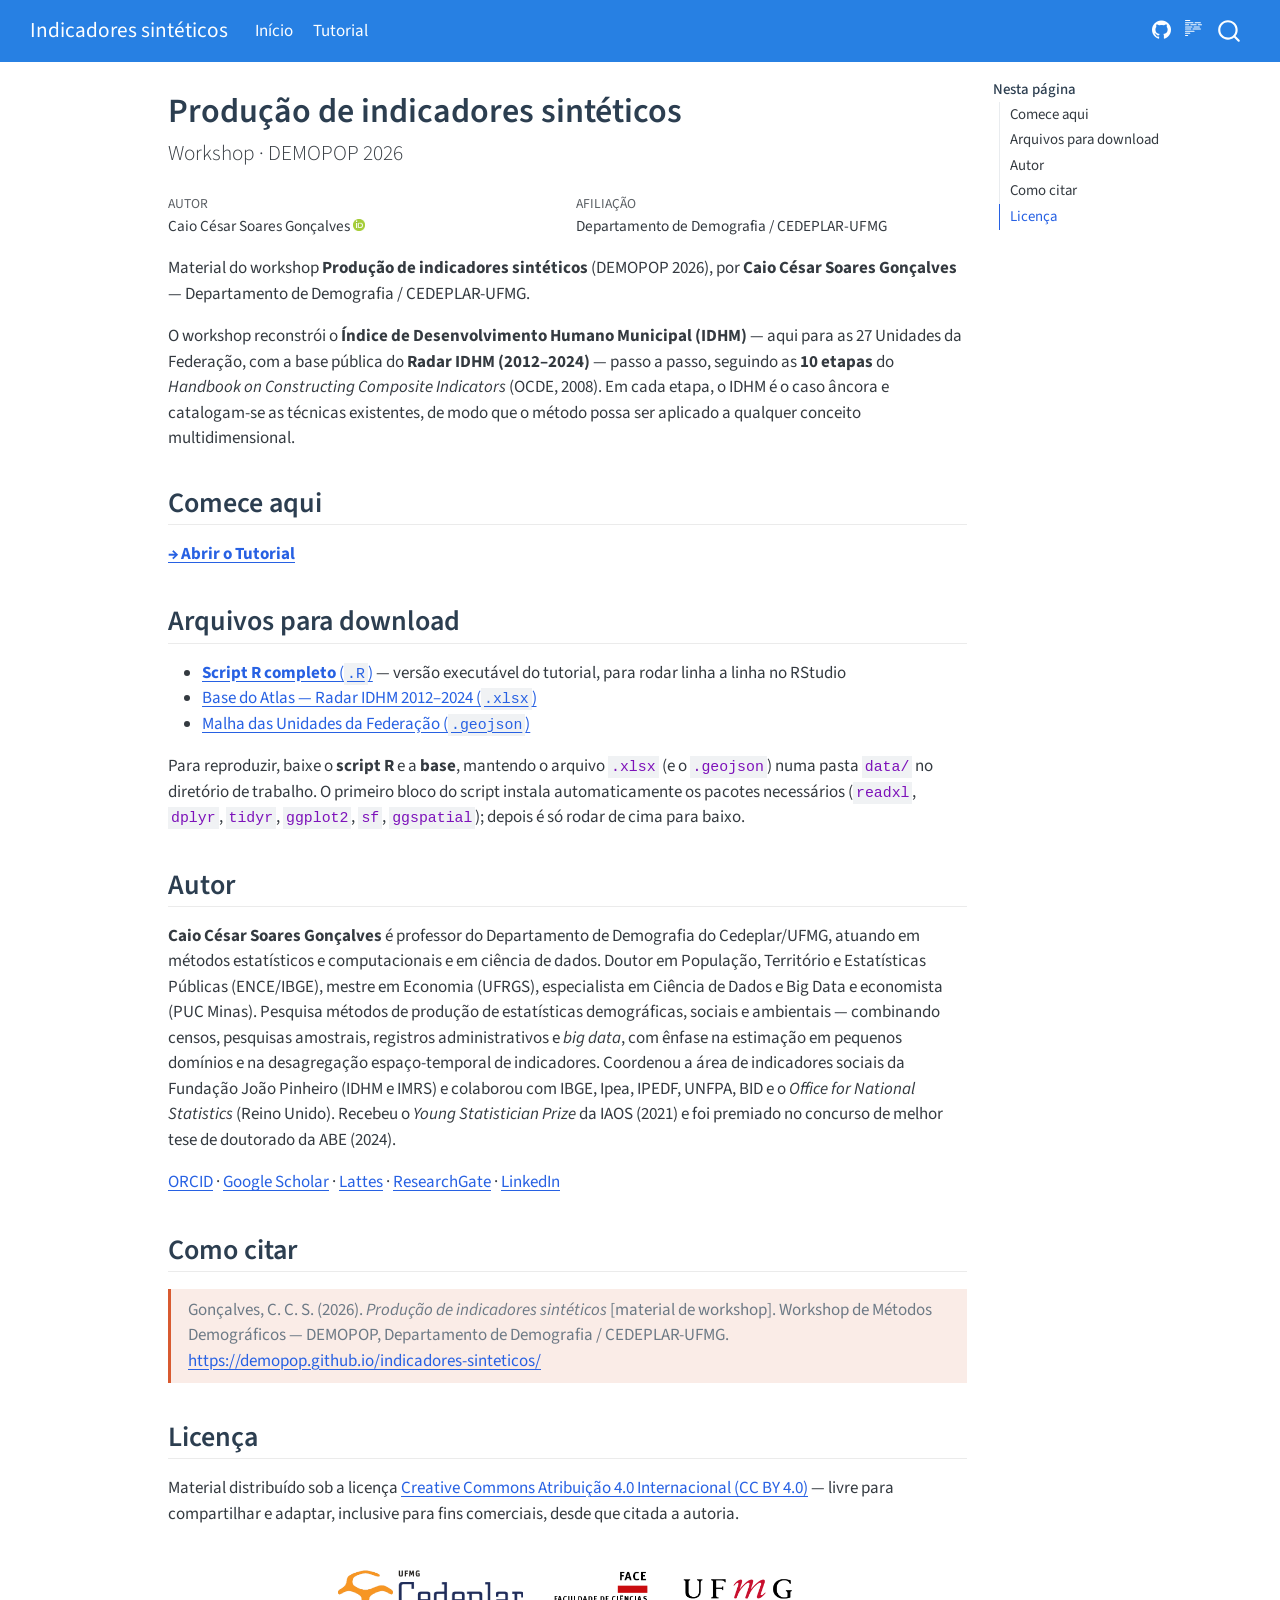
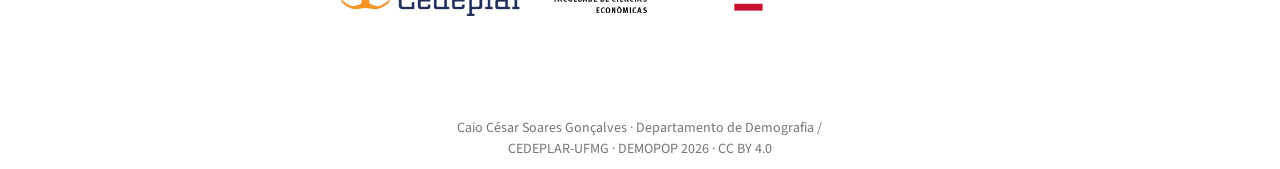
==== index.html @ 69acfedf "Built site for gh-pages" ====
<!DOCTYPE html>
<html xmlns="http://www.w3.org/1999/xhtml" lang="pt" xml:lang="pt"><head>

<meta charset="utf-8">
<meta name="generator" content="quarto-1.9.38">

<meta name="viewport" content="width=device-width, initial-scale=1.0, user-scalable=yes">

<meta name="author" content="Caio César Soares Gonçalves">

<title>Produção de indicadores sintéticos – Indicadores sintéticos</title>
<style>
/* Default styles provided by pandoc.
** See https://pandoc.org/MANUAL.html#variables-for-html for config info.
*/
code{white-space: pre-wrap;}
span.smallcaps{font-variant: small-caps;}
div.columns{display: flex; gap: min(4vw, 1.5em);}
div.column{flex: auto; overflow-x: auto;}
div.hanging-indent{margin-left: 1.5em; text-indent: -1.5em;}
ul.task-list{list-style: none;}
ul.task-list li input[type="checkbox"] {
  width: 0.8em;
  margin: 0 0.8em 0.2em -1em; /* quarto-specific, see https://github.com/quarto-dev/quarto-cli/issues/4556 */ 
  vertical-align: middle;
}
</style>


<script src="site_libs/quarto-nav/quarto-nav.js"></script>
<script src="site_libs/quarto-nav/headroom.min.js"></script>
<script src="site_libs/clipboard/clipboard.min.js"></script>
<script src="site_libs/quarto-search/autocomplete.umd.js"></script>
<script src="site_libs/quarto-search/fuse.min.js"></script>
<script src="site_libs/quarto-search/quarto-search.js"></script>
<meta name="quarto:offset" content="./">
<script src="site_libs/quarto-html/quarto.js" type="module"></script>
<script src="site_libs/quarto-html/tabsets/tabsets.js" type="module"></script>
<script src="site_libs/quarto-html/popper.min.js"></script>
<script src="site_libs/quarto-html/tippy.umd.min.js"></script>
<script src="site_libs/quarto-html/anchor.min.js"></script>
<link href="site_libs/quarto-html/tippy.css" rel="stylesheet">
<link href="site_libs/quarto-html/quarto-syntax-highlighting-15634bcf2e68342d4ad2dfa704d543f6.css" rel="stylesheet" id="quarto-text-highlighting-styles">
<script src="site_libs/bootstrap/bootstrap.min.js"></script>
<link href="site_libs/bootstrap/bootstrap-icons.css" rel="stylesheet">
<link href="site_libs/bootstrap/bootstrap-e16872440047994247dd28c82fe9c6b4.min.css" rel="stylesheet" append-hash="true" id="quarto-bootstrap" data-mode="light">
<script id="quarto-search-options" type="application/json">{
  "location": "navbar",
  "copy-button": false,
  "collapse-after": 3,
  "panel-placement": "end",
  "type": "overlay",
  "limit": 50,
  "keyboard-shortcut": [
    "f",
    "/",
    "s"
  ],
  "show-item-context": false,
  "language": {
    "search-no-results-text": "Nenhum resultado",
    "search-matching-documents-text": "documentos correspondentes",
    "search-copy-link-title": "Copiar link para a busca",
    "search-hide-matches-text": "Esconder correspondências adicionais",
    "search-more-match-text": "mais correspondência neste documento",
    "search-more-matches-text": "mais correspondências neste documento",
    "search-clear-button-title": "Limpar",
    "search-text-placeholder": "",
    "search-detached-cancel-button-title": "Cancelar",
    "search-submit-button-title": "Enviar",
    "search-label": "Procurar"
  }
}</script>


<link rel="stylesheet" href="custom.css">
<meta property="og:title" content="Produção de indicadores sintéticos – Indicadores sintéticos">
<meta property="og:description" content="Workshop · DEMOPOP 2026">
<meta property="og:image" content="https://demopop.github.io/indicadores-sinteticos/[data-uri]">
<meta property="og:site_name" content="Indicadores sintéticos">
<meta name="twitter:title" content="Produção de indicadores sintéticos – Indicadores sintéticos">
<meta name="twitter:description" content="Workshop · DEMOPOP 2026">
<meta name="twitter:image" content="https://demopop.github.io/indicadores-sinteticos/[data-uri]">
<meta name="twitter:card" content="summary_large_image">
</head>

<body class="nav-fixed quarto-light">

<div id="quarto-search-results"></div>
  <header id="quarto-header" class="headroom fixed-top">
    <nav class="navbar navbar-expand-lg " data-bs-theme="dark">
      <div class="navbar-container container-fluid">
      <div class="navbar-brand-container mx-auto">
    <a class="navbar-brand" href="./index.html">
    <span class="navbar-title">Indicadores sintéticos</span>
    </a>
  </div>
            <div id="quarto-search" class="" title="Procurar"></div>
          <button class="navbar-toggler" type="button" data-bs-toggle="collapse" data-bs-target="#navbarCollapse" aria-controls="navbarCollapse" role="menu" aria-expanded="false" aria-label="Alternar de navegação" onclick="if (window.quartoToggleHeadroom) { window.quartoToggleHeadroom(); }">
  <span class="navbar-toggler-icon"></span>
</button>
          <div class="collapse navbar-collapse" id="navbarCollapse">
            <ul class="navbar-nav navbar-nav-scroll me-auto">
  <li class="nav-item">
    <a class="nav-link active" href="./index.html" aria-current="page"> 
<span class="menu-text">Início</span></a>
  </li>  
  <li class="nav-item">
    <a class="nav-link" href="./tutorial.html"> 
<span class="menu-text">Tutorial</span></a>
  </li>  
</ul>
            <ul class="navbar-nav navbar-nav-scroll ms-auto">
  <li class="nav-item compact">
    <a class="nav-link" href="https://github.com/DemoPOP/indicadores-sinteticos"> <i class="bi bi-github" role="img" aria-label="GitHub">
</i> 
<span class="menu-text"></span></a>
  </li>  
</ul>
          </div> <!-- /navcollapse -->
            <div class="quarto-navbar-tools">
  <a href="" class="quarto-reader-toggle quarto-navigation-tool px-1" onclick="window.quartoToggleReader(); return false;" title="Alternar modo de leitor">
  <div class="quarto-reader-toggle-btn">
  <i class="bi"></i>
  </div>
</a>
</div>
      </div> <!-- /container-fluid -->
    </nav>
</header>
<!-- content -->
<div id="quarto-content" class="quarto-container page-columns page-rows-contents page-layout-article page-navbar">
<!-- sidebar -->
<!-- margin-sidebar -->
    <div id="quarto-margin-sidebar" class="sidebar margin-sidebar">
        <nav id="TOC" role="doc-toc" class="toc-active">
    <h2 id="toc-title">Nesta página</h2>
   
  <ul>
  <li><a href="#comece-aqui" id="toc-comece-aqui" class="nav-link active" data-scroll-target="#comece-aqui">Comece aqui</a></li>
  <li><a href="#arquivos-para-download" id="toc-arquivos-para-download" class="nav-link" data-scroll-target="#arquivos-para-download">Arquivos para download</a></li>
  <li><a href="#autor" id="toc-autor" class="nav-link" data-scroll-target="#autor">Autor</a></li>
  <li><a href="#como-citar" id="toc-como-citar" class="nav-link" data-scroll-target="#como-citar">Como citar</a></li>
  <li><a href="#licença" id="toc-licença" class="nav-link" data-scroll-target="#licença">Licença</a></li>
  </ul>
</nav>
    </div>
<!-- main -->
<main class="content" id="quarto-document-content">

<header id="title-block-header" class="quarto-title-block default">
<div class="quarto-title">
<h1 class="title">Produção de indicadores sintéticos</h1>
<p class="subtitle lead">Workshop · DEMOPOP 2026</p>
</div>


<div class="quarto-title-meta-author">
  <div class="quarto-title-meta-heading">Autor</div>
  <div class="quarto-title-meta-heading">Afiliação</div>
  
    <div class="quarto-title-meta-contents">
    <p class="author">Caio César Soares Gonçalves <a href="https://orcid.org/0000-0002-3366-7560" class="quarto-title-author-orcid"> <img src="[data-uri]"></a></p>
  </div>
  <div class="quarto-title-meta-contents">
        <p class="affiliation">
            Departamento de Demografia / CEDEPLAR-UFMG
          </p>
      </div>
  </div>

<div class="quarto-title-meta">

      
  
    
  </div>
  


</header>


<p>Material do workshop <strong>Produção de indicadores sintéticos</strong> (DEMOPOP 2026), por <strong>Caio César Soares Gonçalves</strong> — Departamento de Demografia / CEDEPLAR-UFMG.</p>
<p>O workshop reconstrói o <strong>Índice de Desenvolvimento Humano Municipal (IDHM)</strong> — aqui para as 27 Unidades da Federação, com a base pública do <strong>Radar IDHM (2012–2024)</strong> — passo a passo, seguindo as <strong>10 etapas</strong> do <em>Handbook on Constructing Composite Indicators</em> (OCDE, 2008). Em cada etapa, o IDHM é o caso âncora e catalogam-se as técnicas existentes, de modo que o método possa ser aplicado a qualquer conceito multidimensional.</p>
<section id="comece-aqui" class="level2">
<h2 class="anchored" data-anchor-id="comece-aqui">Comece aqui</h2>
<p><a href="./tutorial.html"><strong>→ Abrir o Tutorial</strong></a></p>
</section>
<section id="arquivos-para-download" class="level2">
<h2 class="anchored" data-anchor-id="arquivos-para-download">Arquivos para download</h2>
<ul>
<li><a href="tutorial.R"><strong>Script R completo</strong> (<code>.R</code>)</a> — versão executável do tutorial, para rodar linha a linha no RStudio</li>
<li><a href="data/adh_radar_base_2012_2024.xlsx">Base do Atlas — Radar IDHM 2012–2024 (<code>.xlsx</code>)</a></li>
<li><a href="data/uf_brasil.geojson">Malha das Unidades da Federação (<code>.geojson</code>)</a></li>
</ul>
<p>Para reproduzir, baixe o <strong>script R</strong> e a <strong>base</strong>, mantendo o arquivo <code>.xlsx</code> (e o <code>.geojson</code>) numa pasta <code>data/</code> no diretório de trabalho. O primeiro bloco do script instala automaticamente os pacotes necessários (<code>readxl</code>, <code>dplyr</code>, <code>tidyr</code>, <code>ggplot2</code>, <code>sf</code>, <code>ggspatial</code>); depois é só rodar de cima para baixo.</p>
</section>
<section id="autor" class="level2">
<h2 class="anchored" data-anchor-id="autor">Autor</h2>
<p><strong>Caio César Soares Gonçalves</strong> é professor do Departamento de Demografia do Cedeplar/UFMG, atuando em métodos estatísticos e computacionais e em ciência de dados. Doutor em População, Território e Estatísticas Públicas (ENCE/IBGE), mestre em Economia (UFRGS), especialista em Ciência de Dados e Big Data e economista (PUC Minas). Pesquisa métodos de produção de estatísticas demográficas, sociais e ambientais — combinando censos, pesquisas amostrais, registros administrativos e <em>big data</em>, com ênfase na estimação em pequenos domínios e na desagregação espaço-temporal de indicadores. Coordenou a área de indicadores sociais da Fundação João Pinheiro (IDHM e IMRS) e colaborou com IBGE, Ipea, IPEDF, UNFPA, BID e o <em>Office for National Statistics</em> (Reino Unido). Recebeu o <em>Young Statistician Prize</em> da IAOS (2021) e foi premiado no concurso de melhor tese de doutorado da ABE (2024).</p>
<p><a href="https://orcid.org/0000-0002-3366-7560">ORCID</a> · <a href="https://scholar.google.com/citations?user=_uOyB2AAAAAJ&amp;hl=en">Google Scholar</a> · <a href="http://lattes.cnpq.br/6829577347369187">Lattes</a> · <a href="https://www.researchgate.net/profile/Caio-Cesar-Soares-Goncalves">ResearchGate</a> · <a href="https://www.linkedin.com/in/caiocsg/">LinkedIn</a></p>
</section>
<section id="como-citar" class="level2">
<h2 class="anchored" data-anchor-id="como-citar">Como citar</h2>
<blockquote class="blockquote">
<p>Gonçalves, C. C. S. (2026). <em>Produção de indicadores sintéticos</em> [material de workshop]. Workshop de Métodos Demográficos — DEMOPOP, Departamento de Demografia / CEDEPLAR-UFMG. <a href="https://demopop.github.io/indicadores-sinteticos/" class="uri">https://demopop.github.io/indicadores-sinteticos/</a></p>
</blockquote>
</section>
<section id="licença" class="level2">
<h2 class="anchored" data-anchor-id="licença">Licença</h2>
<p>Material distribuído sob a licença <a href="https://creativecommons.org/licenses/by/4.0/deed.pt-br">Creative Commons Atribuição 4.0 Internacional (CC BY 4.0)</a> — livre para compartilhar e adaptar, inclusive para fins comerciais, desde que citada a autoria.</p>
<p style="text-align:center; margin-top:2.5rem;">
<img src="assets/cedeplar-logo.png" height="46" style="margin:0 14px;"> <img src="assets/log_face.png" height="46" style="margin:0 14px;"> <img src="assets/Logo_UFMG.png" height="46" style="margin:0 14px;">
</p>


</section>

</main> <!-- /main -->
<script id="quarto-html-after-body" type="application/javascript">
  window.document.addEventListener("DOMContentLoaded", function (event) {
    const icon = "";
    const anchorJS = new window.AnchorJS();
    anchorJS.options = {
      placement: 'right',
      icon: icon
    };
    anchorJS.add('.anchored');
    const isCodeAnnotation = (el) => {
      for (const clz of el.classList) {
        if (clz.startsWith('code-annotation-')) {                     
          return true;
        }
      }
      return false;
    }
    const onCopySuccess = function(e) {
      // button target
      const button = e.trigger;
      // don't keep focus
      button.blur();
      // flash "checked"
      button.classList.add('code-copy-button-checked');
      var currentTitle = button.getAttribute("title");
      button.setAttribute("title", "Copiada");
      let tooltip;
      if (window.bootstrap) {
        button.setAttribute("data-bs-toggle", "tooltip");
        button.setAttribute("data-bs-placement", "left");
        button.setAttribute("data-bs-title", "Copiada");
        tooltip = new bootstrap.Tooltip(button, 
          { trigger: "manual", 
            customClass: "code-copy-button-tooltip",
            offset: [0, -8]});
        tooltip.show();    
      }
      setTimeout(function() {
        if (tooltip) {
          tooltip.hide();
          button.removeAttribute("data-bs-title");
          button.removeAttribute("data-bs-toggle");
          button.removeAttribute("data-bs-placement");
        }
        button.setAttribute("title", currentTitle);
        button.classList.remove('code-copy-button-checked');
      }, 1000);
      // clear code selection
      e.clearSelection();
    }
    const getTextToCopy = function(trigger) {
      const outerScaffold = trigger.parentElement.cloneNode(true);
      const codeEl = outerScaffold.querySelector('code');
      for (const childEl of codeEl.children) {
        if (isCodeAnnotation(childEl)) {
          childEl.remove();
        }
      }
      return codeEl.innerText;
    }
    const clipboard = new window.ClipboardJS('.code-copy-button:not([data-in-quarto-modal])', {
      text: getTextToCopy
    });
    clipboard.on('success', onCopySuccess);
    if (window.document.getElementById('quarto-embedded-source-code-modal')) {
      const clipboardModal = new window.ClipboardJS('.code-copy-button[data-in-quarto-modal]', {
        text: getTextToCopy,
        container: window.document.getElementById('quarto-embedded-source-code-modal')
      });
      clipboardModal.on('success', onCopySuccess);
    }
      var localhostRegex = new RegExp(/^(?:http|https):\/\/localhost\:?[0-9]*\//);
      var mailtoRegex = new RegExp(/^mailto:/);
        var filterRegex = new RegExp("https:\/\/demopop\.github\.io\/indicadores-sinteticos\/");
      var isInternal = (href) => {
          return filterRegex.test(href) || localhostRegex.test(href) || mailtoRegex.test(href);
      }
      // Inspect non-navigation links and adorn them if external
     var links = window.document.querySelectorAll('a[href]:not(.nav-link):not(.navbar-brand):not(.toc-action):not(.sidebar-link):not(.sidebar-item-toggle):not(.pagination-link):not(.no-external):not([aria-hidden]):not(.dropdown-item):not(.quarto-navigation-tool):not(.about-link)');
      for (var i=0; i<links.length; i++) {
        const link = links[i];
        if (!isInternal(link.href)) {
          // undo the damage that might have been done by quarto-nav.js in the case of
          // links that we want to consider external
          if (link.dataset.originalHref !== undefined) {
            link.href = link.dataset.originalHref;
          }
        }
      }
    function tippyHover(el, contentFn, onTriggerFn, onUntriggerFn) {
      const config = {
        allowHTML: true,
        maxWidth: 500,
        delay: 100,
        arrow: false,
        appendTo: function(el) {
            return el.parentElement;
        },
        interactive: true,
        interactiveBorder: 10,
        theme: 'quarto',
        placement: 'bottom-start',
      };
      if (contentFn) {
        config.content = contentFn;
      }
      if (onTriggerFn) {
        config.onTrigger = onTriggerFn;
      }
      if (onUntriggerFn) {
        config.onUntrigger = onUntriggerFn;
      }
      window.tippy(el, config); 
    }
    const noterefs = window.document.querySelectorAll('a[role="doc-noteref"]');
    for (var i=0; i<noterefs.length; i++) {
      const ref = noterefs[i];
      tippyHover(ref, function() {
        // use id or data attribute instead here
        let href = ref.getAttribute('data-footnote-href') || ref.getAttribute('href');
        try { href = new URL(href).hash; } catch {}
        const id = href.replace(/^#\/?/, "");
        const note = window.document.getElementById(id);
        if (note) {
          return note.innerHTML;
        } else {
          return "";
        }
      });
    }
    const xrefs = window.document.querySelectorAll('a.quarto-xref');
    const processXRef = (id, note) => {
      // Strip column container classes
      const stripColumnClz = (el) => {
        el.classList.remove("page-full", "page-columns");
        if (el.children) {
          for (const child of el.children) {
            stripColumnClz(child);
          }
        }
      }
      stripColumnClz(note)
      if (id === null || id.startsWith('sec-')) {
        // Special case sections, only their first couple elements
        const container = document.createElement("div");
        if (note.children && note.children.length > 2) {
          container.appendChild(note.children[0].cloneNode(true));
          for (let i = 1; i < note.children.length; i++) {
            const child = note.children[i];
            if (child.tagName === "P" && child.innerText === "") {
              continue;
            } else {
              container.appendChild(child.cloneNode(true));
              break;
            }
          }
          if (window.Quarto?.typesetMath) {
            window.Quarto.typesetMath(container);
          }
          return container.innerHTML
        } else {
          if (window.Quarto?.typesetMath) {
            window.Quarto.typesetMath(note);
          }
          return note.innerHTML;
        }
      } else {
        // Remove any anchor links if they are present
        const anchorLink = note.querySelector('a.anchorjs-link');
        if (anchorLink) {
          anchorLink.remove();
        }
        if (window.Quarto?.typesetMath) {
          window.Quarto.typesetMath(note);
        }
        if (note.classList.contains("callout")) {
          return note.outerHTML;
        } else {
          return note.innerHTML;
        }
      }
    }
    for (var i=0; i<xrefs.length; i++) {
      const xref = xrefs[i];
      tippyHover(xref, undefined, function(instance) {
        instance.disable();
        let url = xref.getAttribute('href');
        let hash = undefined; 
        if (url.startsWith('#')) {
          hash = url;
        } else {
          try { hash = new URL(url).hash; } catch {}
        }
        if (hash) {
          const id = hash.replace(/^#\/?/, "");
          const note = window.document.getElementById(id);
          if (note !== null) {
            try {
              const html = processXRef(id, note.cloneNode(true));
              instance.setContent(html);
            } finally {
              instance.enable();
              instance.show();
            }
          } else {
            // See if we can fetch this
            fetch(url.split('#')[0])
            .then(res => res.text())
            .then(html => {
              const parser = new DOMParser();
              const htmlDoc = parser.parseFromString(html, "text/html");
              const note = htmlDoc.getElementById(id);
              if (note !== null) {
                const html = processXRef(id, note);
                instance.setContent(html);
              } 
            }).finally(() => {
              instance.enable();
              instance.show();
            });
          }
        } else {
          // See if we can fetch a full url (with no hash to target)
          // This is a special case and we should probably do some content thinning / targeting
          fetch(url)
          .then(res => res.text())
          .then(html => {
            const parser = new DOMParser();
            const htmlDoc = parser.parseFromString(html, "text/html");
            const note = htmlDoc.querySelector('main.content');
            if (note !== null) {
              // This should only happen for chapter cross references
              // (since there is no id in the URL)
              // remove the first header
              if (note.children.length > 0 && note.children[0].tagName === "HEADER") {
                note.children[0].remove();
              }
              const html = processXRef(null, note);
              instance.setContent(html);
            } 
          }).finally(() => {
            instance.enable();
            instance.show();
          });
        }
      }, function(instance) {
      });
    }
        let selectedAnnoteEl;
        const selectorForAnnotation = ( cell, annotation) => {
          let cellAttr = 'data-code-cell="' + cell + '"';
          let lineAttr = 'data-code-annotation="' +  annotation + '"';
          const selector = 'span[' + cellAttr + '][' + lineAttr + ']';
          return selector;
        }
        const selectCodeLines = (annoteEl) => {
          const doc = window.document;
          const targetCell = annoteEl.getAttribute("data-target-cell");
          const targetAnnotation = annoteEl.getAttribute("data-target-annotation");
          const annoteSpan = window.document.querySelector(selectorForAnnotation(targetCell, targetAnnotation));
          const lines = annoteSpan.getAttribute("data-code-lines").split(",");
          const lineIds = lines.map((line) => {
            return targetCell + "-" + line;
          })
          let top = null;
          let height = null;
          let parent = null;
          if (lineIds.length > 0) {
              //compute the position of the single el (top and bottom and make a div)
              const el = window.document.getElementById(lineIds[0]);
              top = el.offsetTop;
              height = el.offsetHeight;
              parent = el.parentElement.parentElement;
            if (lineIds.length > 1) {
              const lastEl = window.document.getElementById(lineIds[lineIds.length - 1]);
              const bottom = lastEl.offsetTop + lastEl.offsetHeight;
              height = bottom - top;
            }
            if (top !== null && height !== null && parent !== null) {
              // cook up a div (if necessary) and position it 
              let div = window.document.getElementById("code-annotation-line-highlight");
              if (div === null) {
                div = window.document.createElement("div");
                div.setAttribute("id", "code-annotation-line-highlight");
                div.style.position = 'absolute';
                parent.appendChild(div);
              }
              div.style.top = top - 2 + "px";
              div.style.height = height + 4 + "px";
              div.style.left = 0;
              let gutterDiv = window.document.getElementById("code-annotation-line-highlight-gutter");
              if (gutterDiv === null) {
                gutterDiv = window.document.createElement("div");
                gutterDiv.setAttribute("id", "code-annotation-line-highlight-gutter");
                gutterDiv.style.position = 'absolute';
                const codeCell = window.document.getElementById(targetCell);
                const gutter = codeCell.querySelector('.code-annotation-gutter');
                gutter.appendChild(gutterDiv);
              }
              gutterDiv.style.top = top - 2 + "px";
              gutterDiv.style.height = height + 4 + "px";
            }
            selectedAnnoteEl = annoteEl;
          }
        };
        const unselectCodeLines = () => {
          const elementsIds = ["code-annotation-line-highlight", "code-annotation-line-highlight-gutter"];
          elementsIds.forEach((elId) => {
            const div = window.document.getElementById(elId);
            if (div) {
              div.remove();
            }
          });
          selectedAnnoteEl = undefined;
        };
          // Handle positioning of the toggle
      window.addEventListener(
        "resize",
        throttle(() => {
          elRect = undefined;
          if (selectedAnnoteEl) {
            selectCodeLines(selectedAnnoteEl);
          }
        }, 10)
      );
      function throttle(fn, ms) {
      let throttle = false;
      let timer;
        return (...args) => {
          if(!throttle) { // first call gets through
              fn.apply(this, args);
              throttle = true;
          } else { // all the others get throttled
              if(timer) clearTimeout(timer); // cancel #2
              timer = setTimeout(() => {
                fn.apply(this, args);
                timer = throttle = false;
              }, ms);
          }
        };
      }
        // Attach click handler to the DT
        const annoteDls = window.document.querySelectorAll('dt[data-target-cell]');
        for (const annoteDlNode of annoteDls) {
          annoteDlNode.addEventListener('click', (event) => {
            const clickedEl = event.target;
            if (clickedEl !== selectedAnnoteEl) {
              unselectCodeLines();
              const activeEl = window.document.querySelector('dt[data-target-cell].code-annotation-active');
              if (activeEl) {
                activeEl.classList.remove('code-annotation-active');
              }
              selectCodeLines(clickedEl);
              clickedEl.classList.add('code-annotation-active');
            } else {
              // Unselect the line
              unselectCodeLines();
              clickedEl.classList.remove('code-annotation-active');
            }
          });
        }
    const findCites = (el) => {
      const parentEl = el.parentElement;
      if (parentEl) {
        const cites = parentEl.dataset.cites;
        if (cites) {
          return {
            el,
            cites: cites.split(' ')
          };
        } else {
          return findCites(el.parentElement)
        }
      } else {
        return undefined;
      }
    };
    var bibliorefs = window.document.querySelectorAll('a[role="doc-biblioref"]');
    for (var i=0; i<bibliorefs.length; i++) {
      const ref = bibliorefs[i];
      const citeInfo = findCites(ref);
      if (citeInfo) {
        tippyHover(citeInfo.el, function() {
          var popup = window.document.createElement('div');
          citeInfo.cites.forEach(function(cite) {
            var citeDiv = window.document.createElement('div');
            citeDiv.classList.add('hanging-indent');
            citeDiv.classList.add('csl-entry');
            var biblioDiv = window.document.getElementById('ref-' + cite);
            if (biblioDiv) {
              citeDiv.innerHTML = biblioDiv.innerHTML;
            }
            popup.appendChild(citeDiv);
          });
          return popup.innerHTML;
        });
      }
    }
  });
  </script>
</div> <!-- /content -->
<footer class="footer">
  <div class="nav-footer">
    <div class="nav-footer-left">
      &nbsp;
    </div>   
    <div class="nav-footer-center">
<p>Caio César Soares Gonçalves · Departamento de Demografia / CEDEPLAR-UFMG · DEMOPOP 2026 · CC BY 4.0</p>
</div>
    <div class="nav-footer-right">
      &nbsp;
    </div>
  </div>
</footer>




</body></html>
---- site_libs/quarto-html/tippy.css ----
.tippy-box[data-animation=fade][data-state=hidden]{opacity:0}[data-tippy-root]{max-width:calc(100vw - 10px)}.tippy-box{position:relative;background-color:#333;color:#fff;border-radius:4px;font-size:14px;line-height:1.4;white-space:normal;outline:0;transition-property:transform,visibility,opacity}.tippy-box[data-placement^=top]>.tippy-arrow{bottom:0}.tippy-box[data-placement^=top]>.tippy-arrow:before{bottom:-7px;left:0;border-width:8px 8px 0;border-top-color:initial;transform-origin:center top}.tippy-box[data-placement^=bottom]>.tippy-arrow{top:0}.tippy-box[data-placement^=bottom]>.tippy-arrow:before{top:-7px;left:0;border-width:0 8px 8px;border-bottom-color:initial;transform-origin:center bottom}.tippy-box[data-placement^=left]>.tippy-arrow{right:0}.tippy-box[data-placement^=left]>.tippy-arrow:before{border-width:8px 0 8px 8px;border-left-color:initial;right:-7px;transform-origin:center left}.tippy-box[data-placement^=right]>.tippy-arrow{left:0}.tippy-box[data-placement^=right]>.tippy-arrow:before{left:-7px;border-width:8px 8px 8px 0;border-right-color:initial;transform-origin:center right}.tippy-box[data-inertia][data-state=visible]{transition-timing-function:cubic-bezier(.54,1.5,.38,1.11)}.tippy-arrow{width:16px;height:16px;color:#333}.tippy-arrow:before{content:"";position:absolute;border-color:transparent;border-style:solid}.tippy-content{position:relative;padding:5px 9px;z-index:1}
---- site_libs/quarto-html/quarto-syntax-highlighting-15634bcf2e68342d4ad2dfa704d543f6.css ----
/* quarto syntax highlight colors */
:root {
  --quarto-hl-ot-color: #003B4F;
  --quarto-hl-at-color: #657422;
  --quarto-hl-ss-color: #20794D;
  --quarto-hl-an-color: #5E5E5E;
  --quarto-hl-fu-color: #4758AB;
  --quarto-hl-st-color: #20794D;
  --quarto-hl-cf-color: #003B4F;
  --quarto-hl-op-color: #5E5E5E;
  --quarto-hl-er-color: #AD0000;
  --quarto-hl-bn-color: #AD0000;
  --quarto-hl-al-color: #AD0000;
  --quarto-hl-va-color: #111111;
  --quarto-hl-bu-color: inherit;
  --quarto-hl-ex-color: inherit;
  --quarto-hl-pp-color: #AD0000;
  --quarto-hl-in-color: #5E5E5E;
  --quarto-hl-vs-color: #20794D;
  --quarto-hl-wa-color: #5E5E5E;
  --quarto-hl-do-color: #5E5E5E;
  --quarto-hl-im-color: #00769E;
  --quarto-hl-ch-color: #20794D;
  --quarto-hl-dt-color: #AD0000;
  --quarto-hl-fl-color: #AD0000;
  --quarto-hl-co-color: #5E5E5E;
  --quarto-hl-cv-color: #5E5E5E;
  --quarto-hl-cn-color: #8f5902;
  --quarto-hl-sc-color: #5E5E5E;
  --quarto-hl-dv-color: #AD0000;
  --quarto-hl-kw-color: #003B4F;
}

/* other quarto variables */
:root {
  --quarto-font-monospace: SFMono-Regular, Menlo, Monaco, Consolas, "Liberation Mono", "Courier New", monospace;
}

/* syntax highlight based on Pandoc's rules */
pre > code.sourceCode > span {
  color: #003B4F;
}

code.sourceCode > span {
  color: #003B4F;
}

div.sourceCode,
div.sourceCode pre.sourceCode {
  color: #003B4F;
}

/* Normal */
code span {
  color: #003B4F;
}

/* Alert */
code span.al {
  color: #AD0000;
  font-style: inherit;
}

/* Annotation */
code span.an {
  color: #5E5E5E;
  font-style: inherit;
}

/* Attribute */
code span.at {
  color: #657422;
  font-style: inherit;
}

/* BaseN */
code span.bn {
  color: #AD0000;
  font-style: inherit;
}

/* BuiltIn */
code span.bu {
  font-style: inherit;
}

/* ControlFlow */
code span.cf {
  color: #003B4F;
  font-weight: bold;
  font-style: inherit;
}

/* Char */
code span.ch {
  color: #20794D;
  font-style: inherit;
}

/* Constant */
code span.cn {
  color: #8f5902;
  font-style: inherit;
}

/* Comment */
code span.co {
  color: #5E5E5E;
  font-style: inherit;
}

/* CommentVar */
code span.cv {
  color: #5E5E5E;
  font-style: italic;
}

/* Documentation */
code span.do {
  color: #5E5E5E;
  font-style: italic;
}

/* DataType */
code span.dt {
  color: #AD0000;
  font-style: inherit;
}

/* DecVal */
code span.dv {
  color: #AD0000;
  font-style: inherit;
}

/* Error */
code span.er {
  color: #AD0000;
  font-style: inherit;
}

/* Extension */
code span.ex {
  font-style: inherit;
}

/* Float */
code span.fl {
  color: #AD0000;
  font-style: inherit;
}

/* Function */
code span.fu {
  color: #4758AB;
  font-style: inherit;
}

/* Import */
code span.im {
  color: #00769E;
  font-style: inherit;
}

/* Information */
code span.in {
  color: #5E5E5E;
  font-style: inherit;
}

/* Keyword */
code span.kw {
  color: #003B4F;
  font-weight: bold;
  font-style: inherit;
}

/* Operator */
code span.op {
  color: #5E5E5E;
  font-style: inherit;
}

/* Other */
code span.ot {
  color: #003B4F;
  font-style: inherit;
}

/* Preprocessor */
code span.pp {
  color: #AD0000;
  font-style: inherit;
}

/* SpecialChar */
code span.sc {
  color: #5E5E5E;
  font-style: inherit;
}

/* SpecialString */
code span.ss {
  color: #20794D;
  font-style: inherit;
}

/* String */
code span.st {
  color: #20794D;
  font-style: inherit;
}

/* Variable */
code span.va {
  color: #111111;
  font-style: inherit;
}

/* VerbatimString */
code span.vs {
  color: #20794D;
  font-style: inherit;
}

/* Warning */
code span.wa {
  color: #5E5E5E;
  font-style: italic;
}

.prevent-inlining {
  content: "</";
}

/*# sourceMappingURL=f23921c56f73e400b49028c9186a1aa0.css.map */
---- custom.css ----
h1,
h2,
h3 {
  color: #2c3e50;
}

h2 {
  border-bottom: 1px solid rgba(0, 0, 0, 0.08);
  padding-bottom: 0.2rem;
  margin-top: 2.2rem;
}

div.sourceCode {
  border-left: 3px solid #1d6e56;
}

blockquote {
  border-left: 3px solid #d85a30;
  background: #faece7;
  padding: 0.5rem 0.9rem;
  color: #4a1b0c;
}

/* Leitura dos resultados: parágrafo que interpreta a saída de um bloco de código */
.leitura {
  border-left: 3px solid #2980b9;
  background: #eef4fa;
  padding: 0.55rem 0.95rem;
  margin: 0.6rem 0 1.6rem;
  font-size: 0.96em;
}
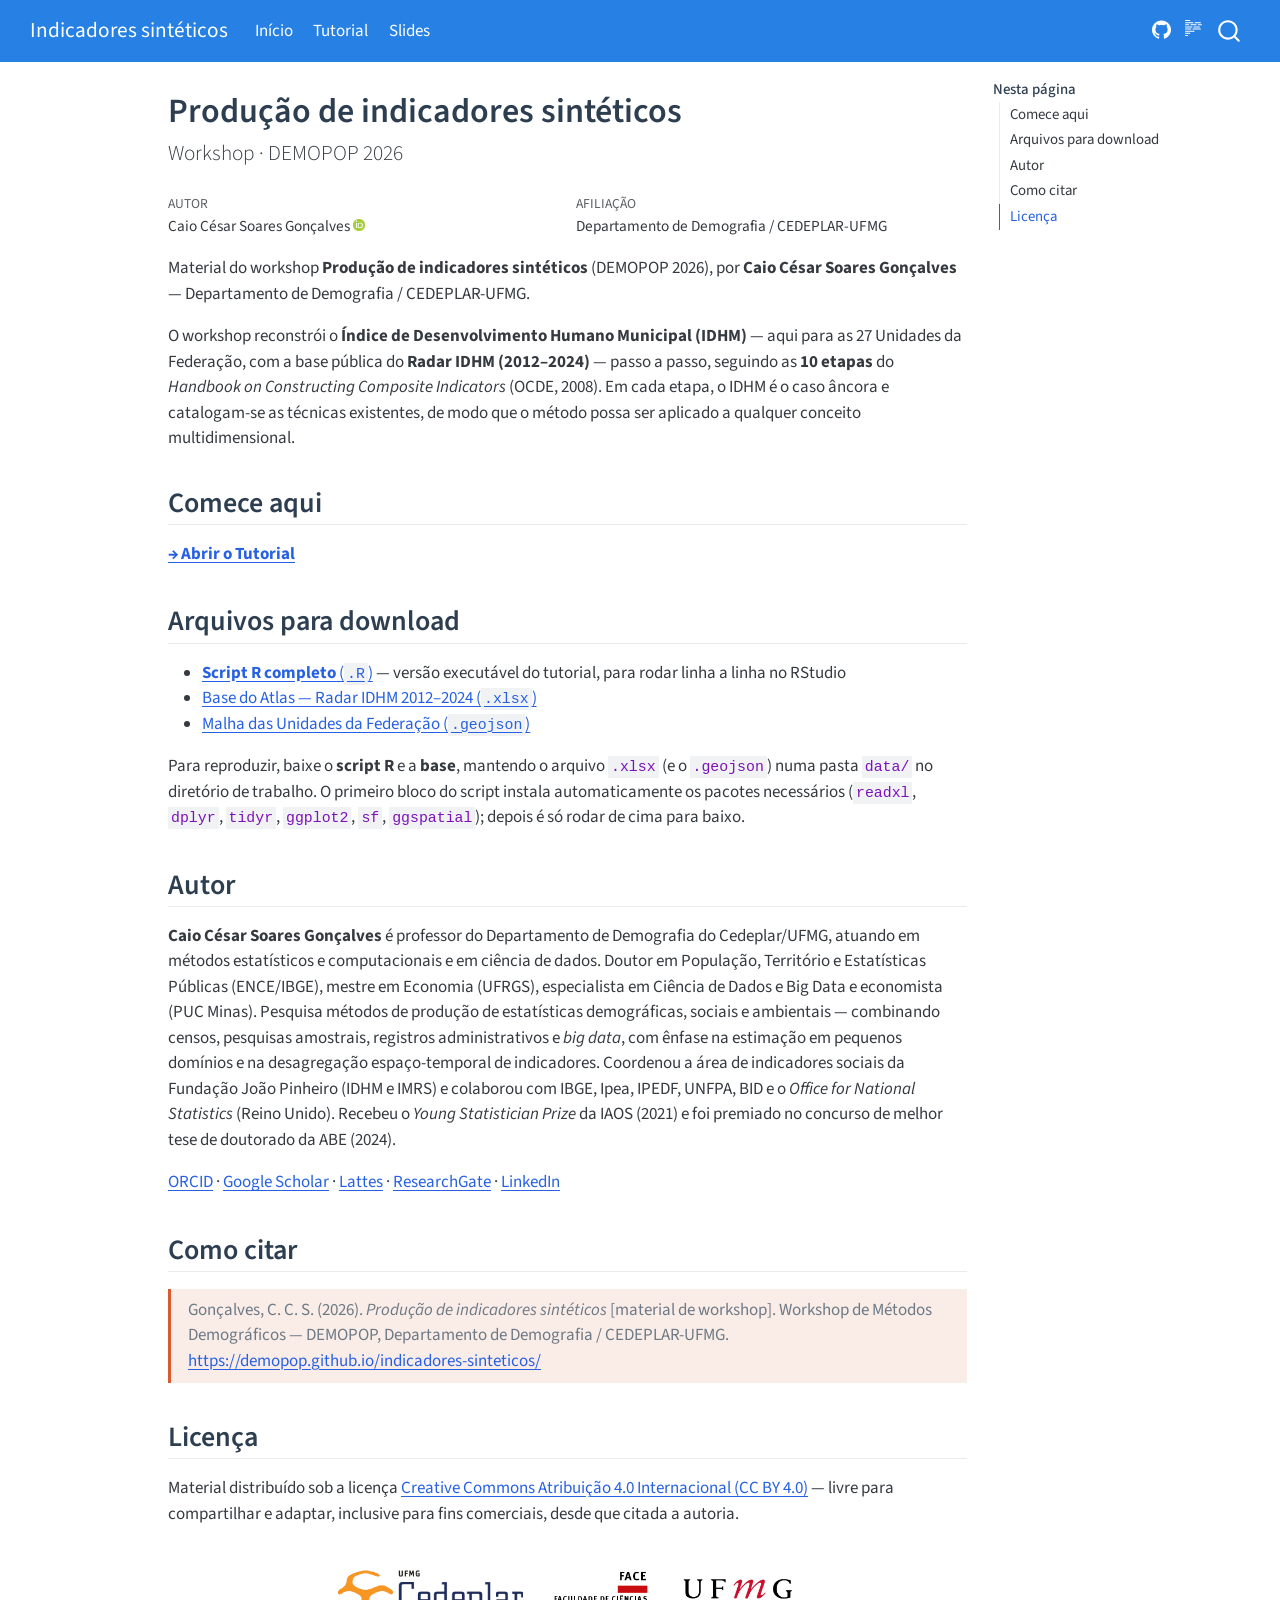
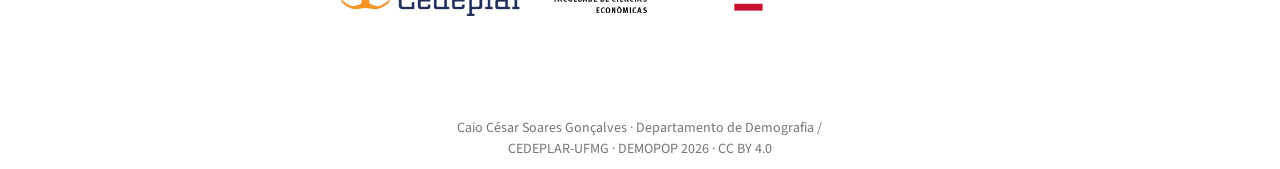
==== commit 46e1ad2d: "Built site for gh-pages" ====
--- a/index.html
+++ b/index.html
@@ -108,6 +108,10 @@
   <li class="nav-item">
     <a class="nav-link" href="./tutorial.html"> 
 <span class="menu-text">Tutorial</span></a>
+  </li>  
+  <li class="nav-item">
+    <a class="nav-link" href="./slides.html"> 
+<span class="menu-text">Slides</span></a>
   </li>  
 </ul>
             <ul class="navbar-nav navbar-nav-scroll ms-auto">
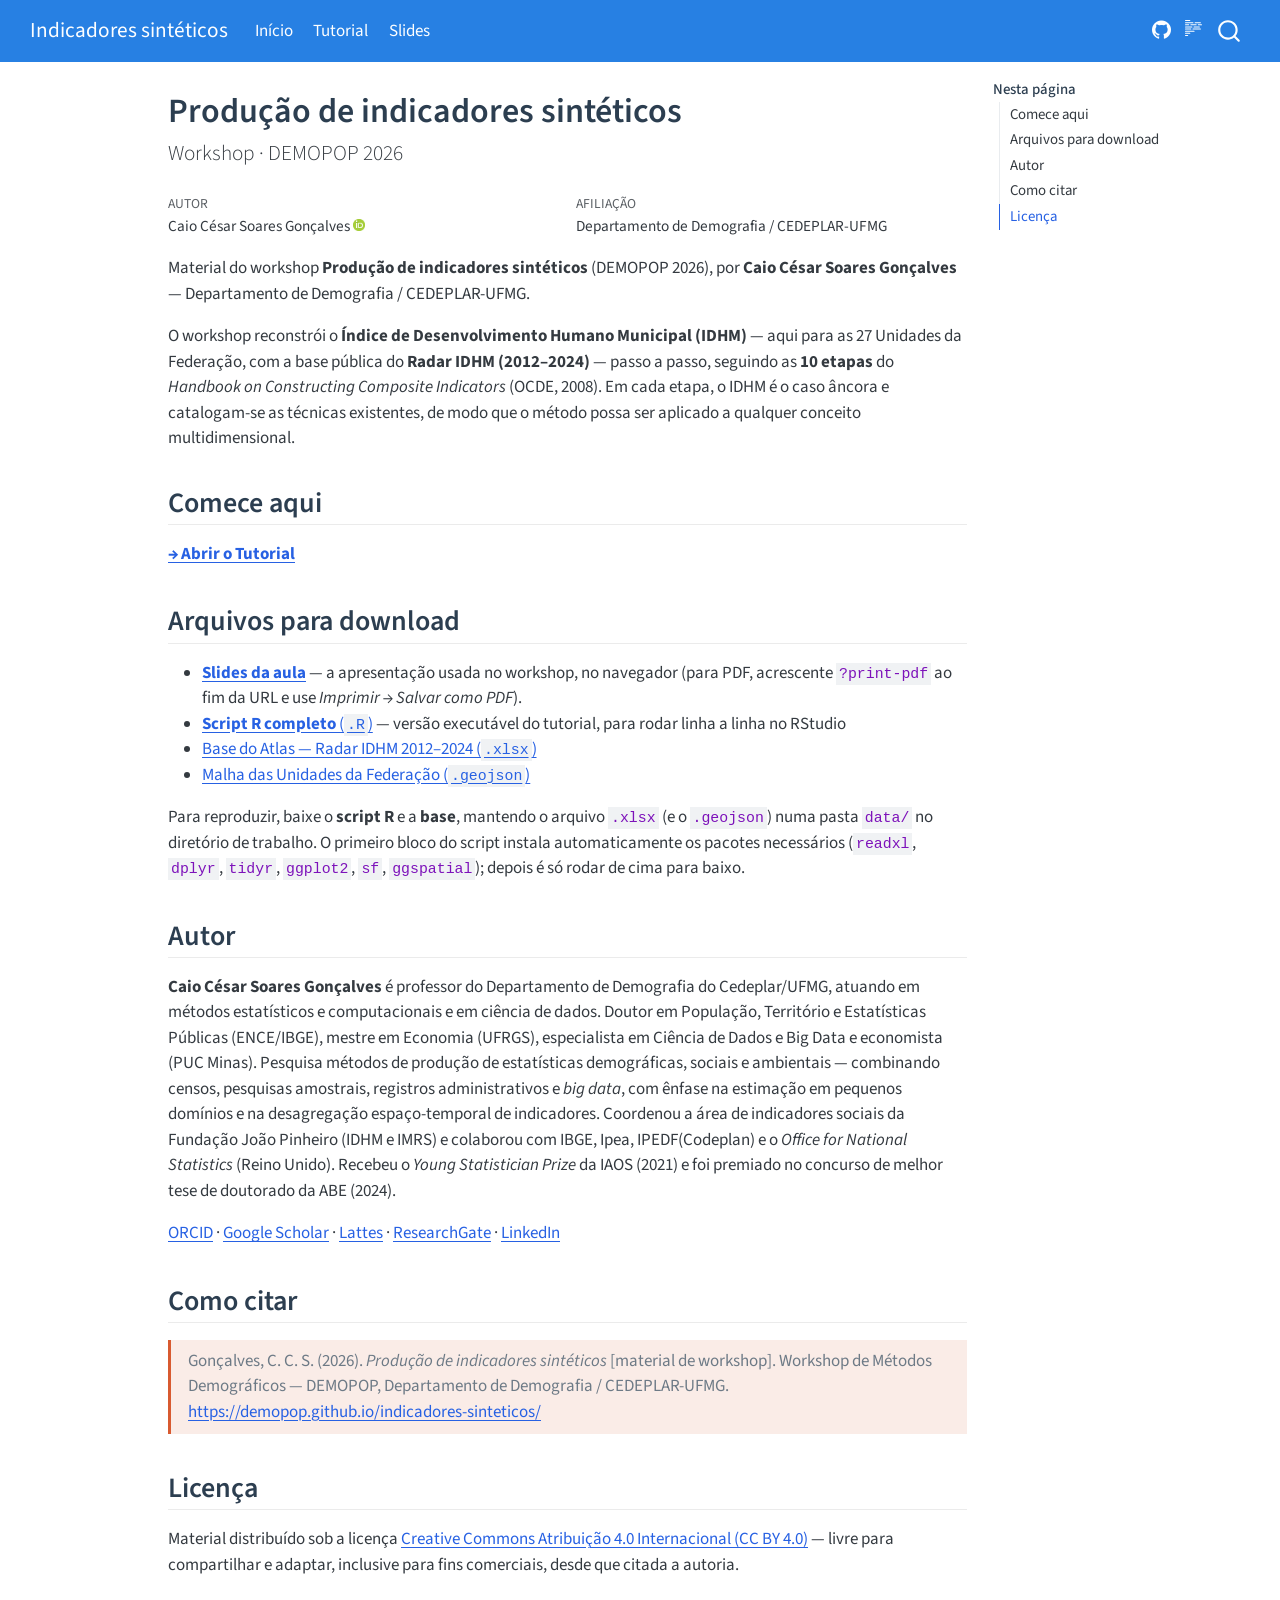
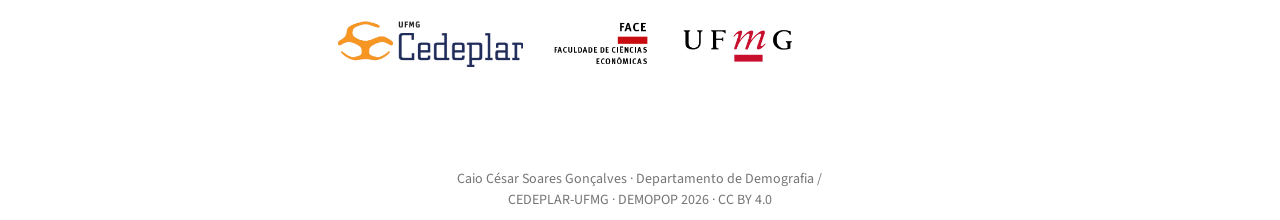
==== commit 98277629: "Built site for gh-pages" ====
--- a/index.html
+++ b/index.html
@@ -194,6 +194,7 @@
 <section id="arquivos-para-download" class="level2">
 <h2 class="anchored" data-anchor-id="arquivos-para-download">Arquivos para download</h2>
 <ul>
+<li><a href="slides.html"><strong>Slides da aula</strong></a> — a apresentação usada no workshop, no navegador (para PDF, acrescente <code>?print-pdf</code> ao fim da URL e use <em>Imprimir → Salvar como PDF</em>).</li>
 <li><a href="tutorial.R"><strong>Script R completo</strong> (<code>.R</code>)</a> — versão executável do tutorial, para rodar linha a linha no RStudio</li>
 <li><a href="data/adh_radar_base_2012_2024.xlsx">Base do Atlas — Radar IDHM 2012–2024 (<code>.xlsx</code>)</a></li>
 <li><a href="data/uf_brasil.geojson">Malha das Unidades da Federação (<code>.geojson</code>)</a></li>
@@ -202,7 +203,7 @@
 </section>
 <section id="autor" class="level2">
 <h2 class="anchored" data-anchor-id="autor">Autor</h2>
-<p><strong>Caio César Soares Gonçalves</strong> é professor do Departamento de Demografia do Cedeplar/UFMG, atuando em métodos estatísticos e computacionais e em ciência de dados. Doutor em População, Território e Estatísticas Públicas (ENCE/IBGE), mestre em Economia (UFRGS), especialista em Ciência de Dados e Big Data e economista (PUC Minas). Pesquisa métodos de produção de estatísticas demográficas, sociais e ambientais — combinando censos, pesquisas amostrais, registros administrativos e <em>big data</em>, com ênfase na estimação em pequenos domínios e na desagregação espaço-temporal de indicadores. Coordenou a área de indicadores sociais da Fundação João Pinheiro (IDHM e IMRS) e colaborou com IBGE, Ipea, IPEDF, UNFPA, BID e o <em>Office for National Statistics</em> (Reino Unido). Recebeu o <em>Young Statistician Prize</em> da IAOS (2021) e foi premiado no concurso de melhor tese de doutorado da ABE (2024).</p>
+<p><strong>Caio César Soares Gonçalves</strong> é professor do Departamento de Demografia do Cedeplar/UFMG, atuando em métodos estatísticos e computacionais e em ciência de dados. Doutor em População, Território e Estatísticas Públicas (ENCE/IBGE), mestre em Economia (UFRGS), especialista em Ciência de Dados e Big Data e economista (PUC Minas). Pesquisa métodos de produção de estatísticas demográficas, sociais e ambientais — combinando censos, pesquisas amostrais, registros administrativos e <em>big data</em>, com ênfase na estimação em pequenos domínios e na desagregação espaço-temporal de indicadores. Coordenou a área de indicadores sociais da Fundação João Pinheiro (IDHM e IMRS) e colaborou com IBGE, Ipea, IPEDF(Codeplan) e o <em>Office for National Statistics</em> (Reino Unido). Recebeu o <em>Young Statistician Prize</em> da IAOS (2021) e foi premiado no concurso de melhor tese de doutorado da ABE (2024).</p>
 <p><a href="https://orcid.org/0000-0002-3366-7560">ORCID</a> · <a href="https://scholar.google.com/citations?user=_uOyB2AAAAAJ&amp;hl=en">Google Scholar</a> · <a href="http://lattes.cnpq.br/6829577347369187">Lattes</a> · <a href="https://www.researchgate.net/profile/Caio-Cesar-Soares-Goncalves">ResearchGate</a> · <a href="https://www.linkedin.com/in/caiocsg/">LinkedIn</a></p>
 </section>
 <section id="como-citar" class="level2">
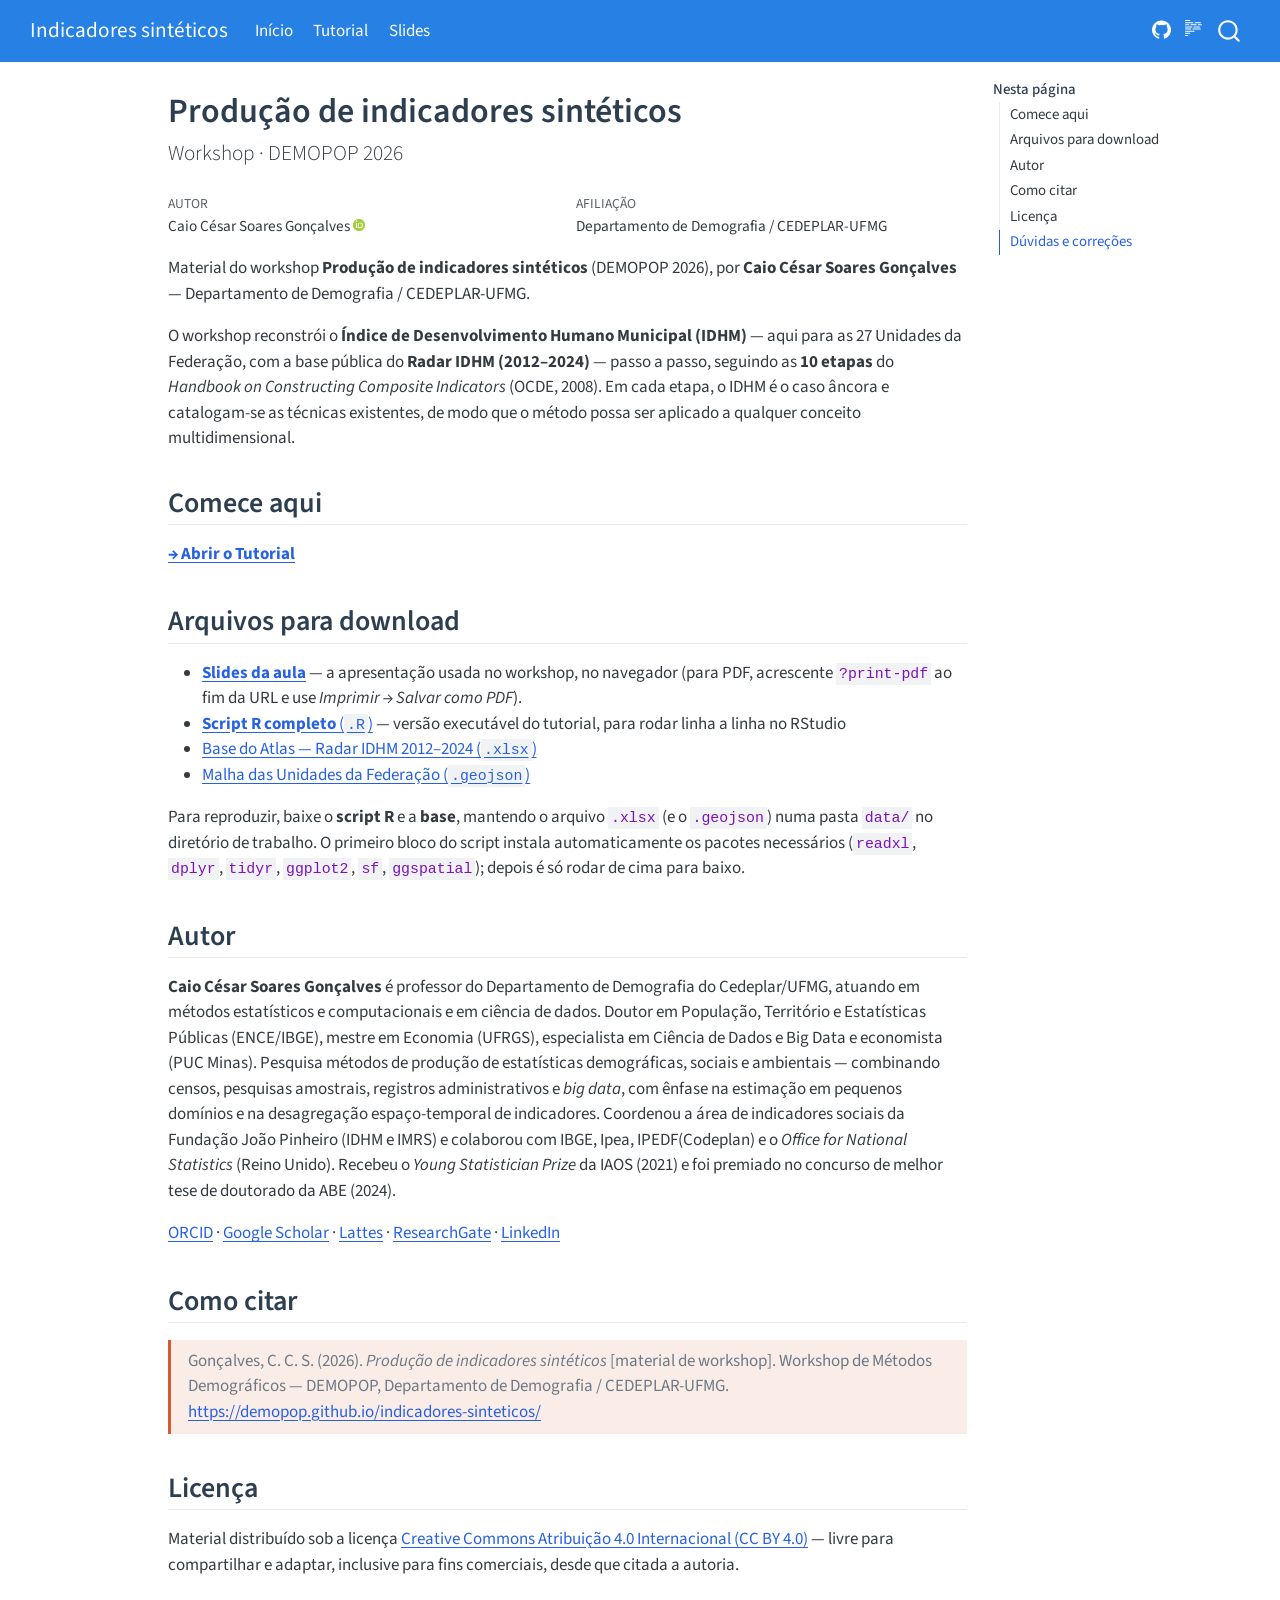
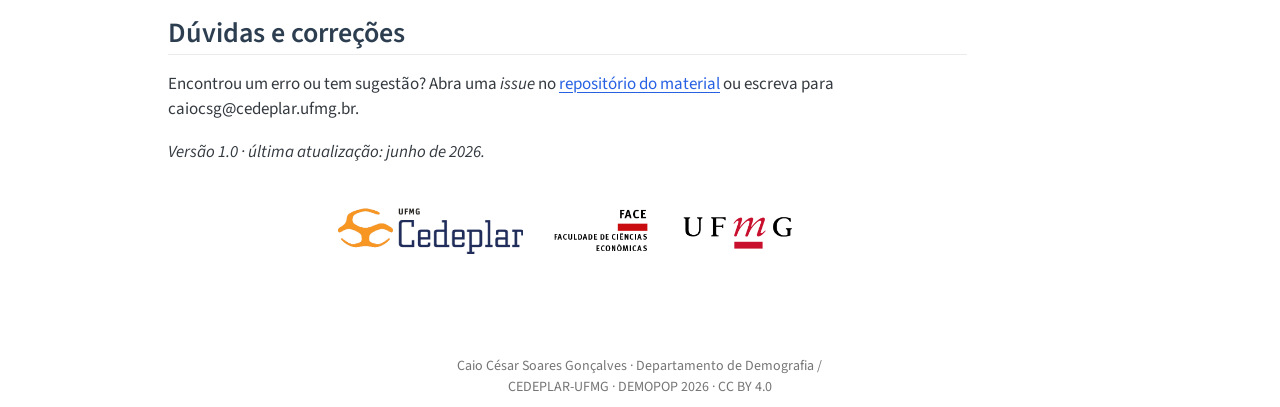
==== commit c323d553: "Built site for gh-pages" ====
--- a/index.html
+++ b/index.html
@@ -146,6 +146,7 @@
   <li><a href="#autor" id="toc-autor" class="nav-link" data-scroll-target="#autor">Autor</a></li>
   <li><a href="#como-citar" id="toc-como-citar" class="nav-link" data-scroll-target="#como-citar">Como citar</a></li>
   <li><a href="#licença" id="toc-licença" class="nav-link" data-scroll-target="#licença">Licença</a></li>
+  <li><a href="#dúvidas-e-correções" id="toc-dúvidas-e-correções" class="nav-link" data-scroll-target="#dúvidas-e-correções">Dúvidas e correções</a></li>
   </ul>
 </nav>
     </div>
@@ -215,6 +216,11 @@
 <section id="licença" class="level2">
 <h2 class="anchored" data-anchor-id="licença">Licença</h2>
 <p>Material distribuído sob a licença <a href="https://creativecommons.org/licenses/by/4.0/deed.pt-br">Creative Commons Atribuição 4.0 Internacional (CC BY 4.0)</a> — livre para compartilhar e adaptar, inclusive para fins comerciais, desde que citada a autoria.</p>
+</section>
+<section id="dúvidas-e-correções" class="level2">
+<h2 class="anchored" data-anchor-id="dúvidas-e-correções">Dúvidas e correções</h2>
+<p>Encontrou um erro ou tem sugestão? Abra uma <em>issue</em> no <a href="https://github.com/DemoPOP/indicadores-sinteticos">repositório do material</a> ou escreva para caiocsg@cedeplar.ufmg.br.</p>
+<p><em>Versão 1.0 · última atualização: junho de 2026.</em></p>
 <p style="text-align:center; margin-top:2.5rem;">
 <img src="assets/cedeplar-logo.png" height="46" style="margin:0 14px;"> <img src="assets/log_face.png" height="46" style="margin:0 14px;"> <img src="assets/Logo_UFMG.png" height="46" style="margin:0 14px;">
 </p>
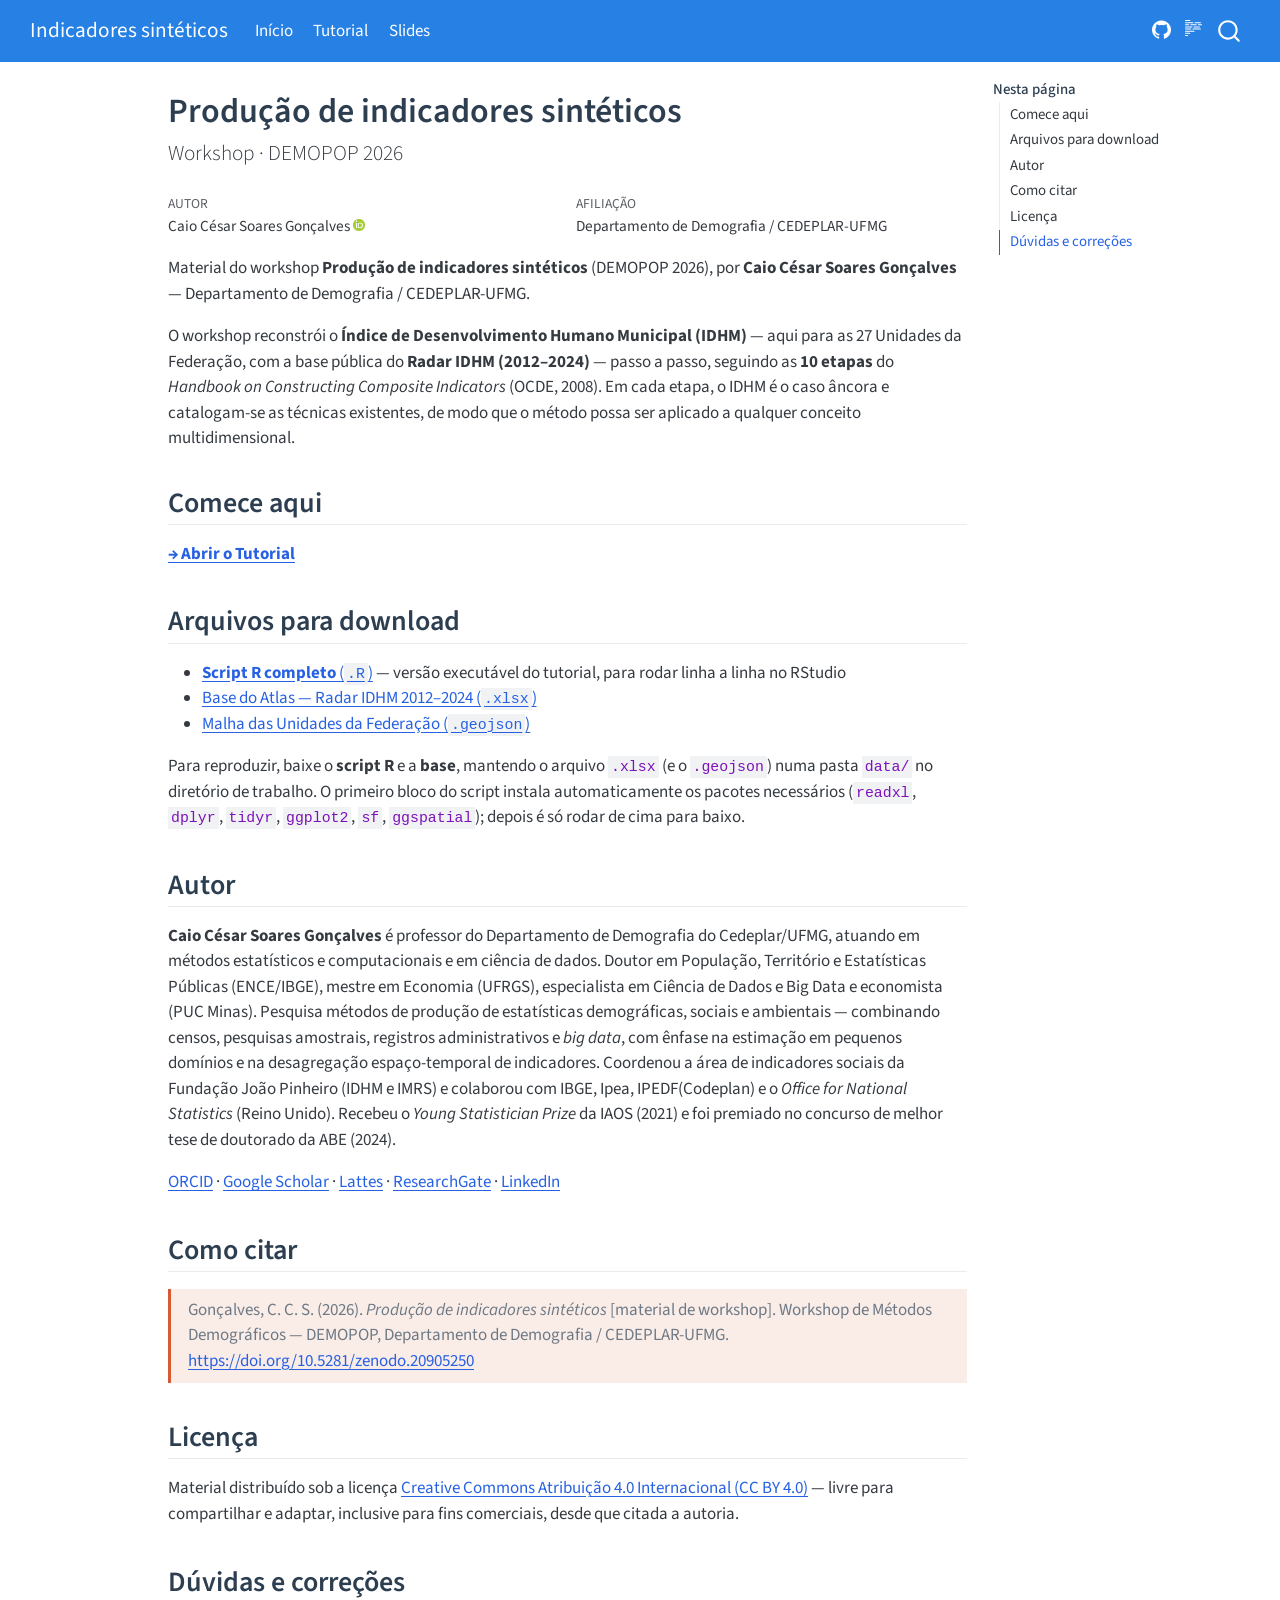
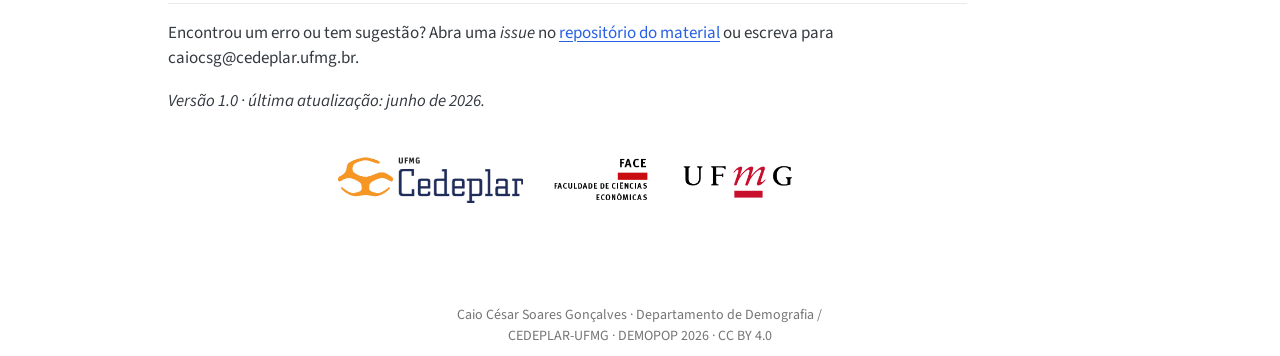
==== commit 84871e81: "Built site for gh-pages" ====
--- a/index.html
+++ b/index.html
@@ -195,7 +195,6 @@
 <section id="arquivos-para-download" class="level2">
 <h2 class="anchored" data-anchor-id="arquivos-para-download">Arquivos para download</h2>
 <ul>
-<li><a href="slides.html"><strong>Slides da aula</strong></a> — a apresentação usada no workshop, no navegador (para PDF, acrescente <code>?print-pdf</code> ao fim da URL e use <em>Imprimir → Salvar como PDF</em>).</li>
 <li><a href="tutorial.R"><strong>Script R completo</strong> (<code>.R</code>)</a> — versão executável do tutorial, para rodar linha a linha no RStudio</li>
 <li><a href="data/adh_radar_base_2012_2024.xlsx">Base do Atlas — Radar IDHM 2012–2024 (<code>.xlsx</code>)</a></li>
 <li><a href="data/uf_brasil.geojson">Malha das Unidades da Federação (<code>.geojson</code>)</a></li>
@@ -210,7 +209,7 @@
 <section id="como-citar" class="level2">
 <h2 class="anchored" data-anchor-id="como-citar">Como citar</h2>
 <blockquote class="blockquote">
-<p>Gonçalves, C. C. S. (2026). <em>Produção de indicadores sintéticos</em> [material de workshop]. Workshop de Métodos Demográficos — DEMOPOP, Departamento de Demografia / CEDEPLAR-UFMG. <a href="https://demopop.github.io/indicadores-sinteticos/" class="uri">https://demopop.github.io/indicadores-sinteticos/</a></p>
+<p>Gonçalves, C. C. S. (2026). <em>Produção de indicadores sintéticos</em> [material de workshop]. Workshop de Métodos Demográficos — DEMOPOP, Departamento de Demografia / CEDEPLAR-UFMG. <a href="https://doi.org/10.5281/zenodo.20905250" class="uri">https://doi.org/10.5281/zenodo.20905250</a></p>
 </blockquote>
 </section>
 <section id="licença" class="level2">
